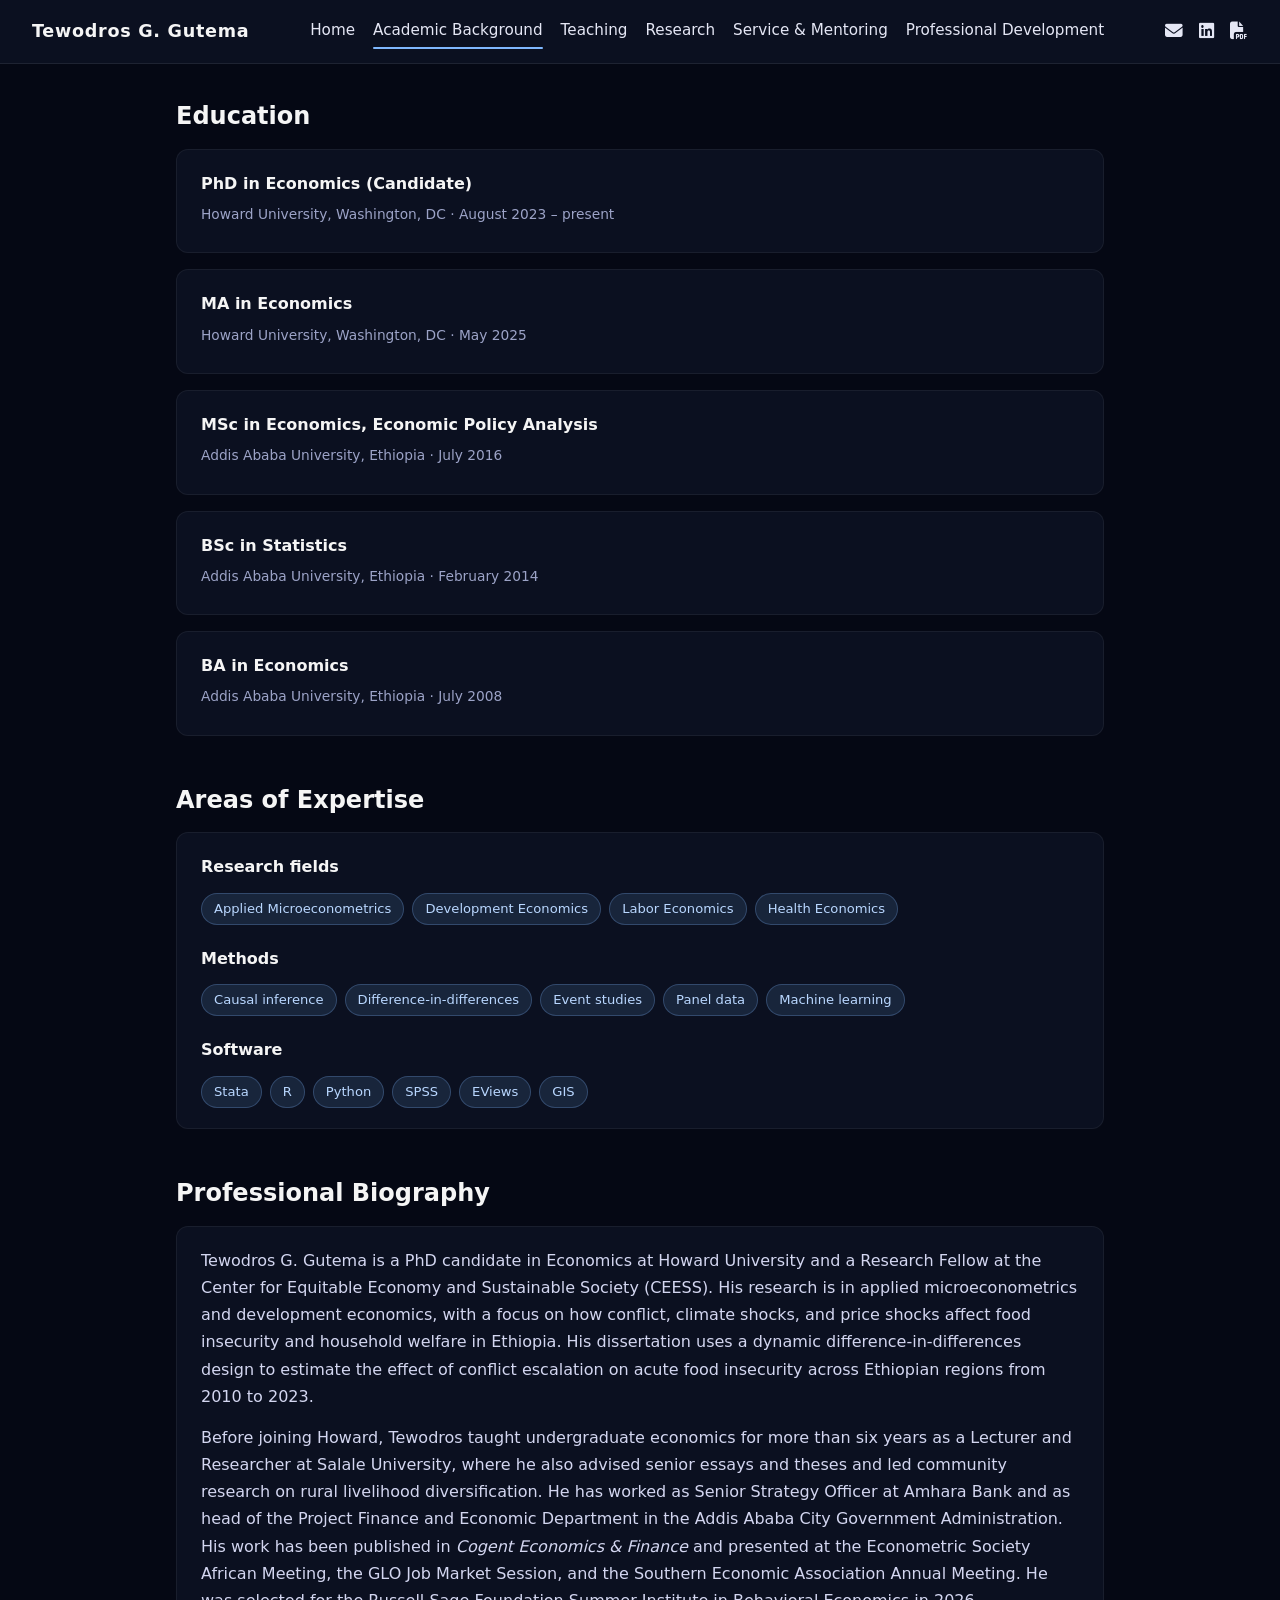
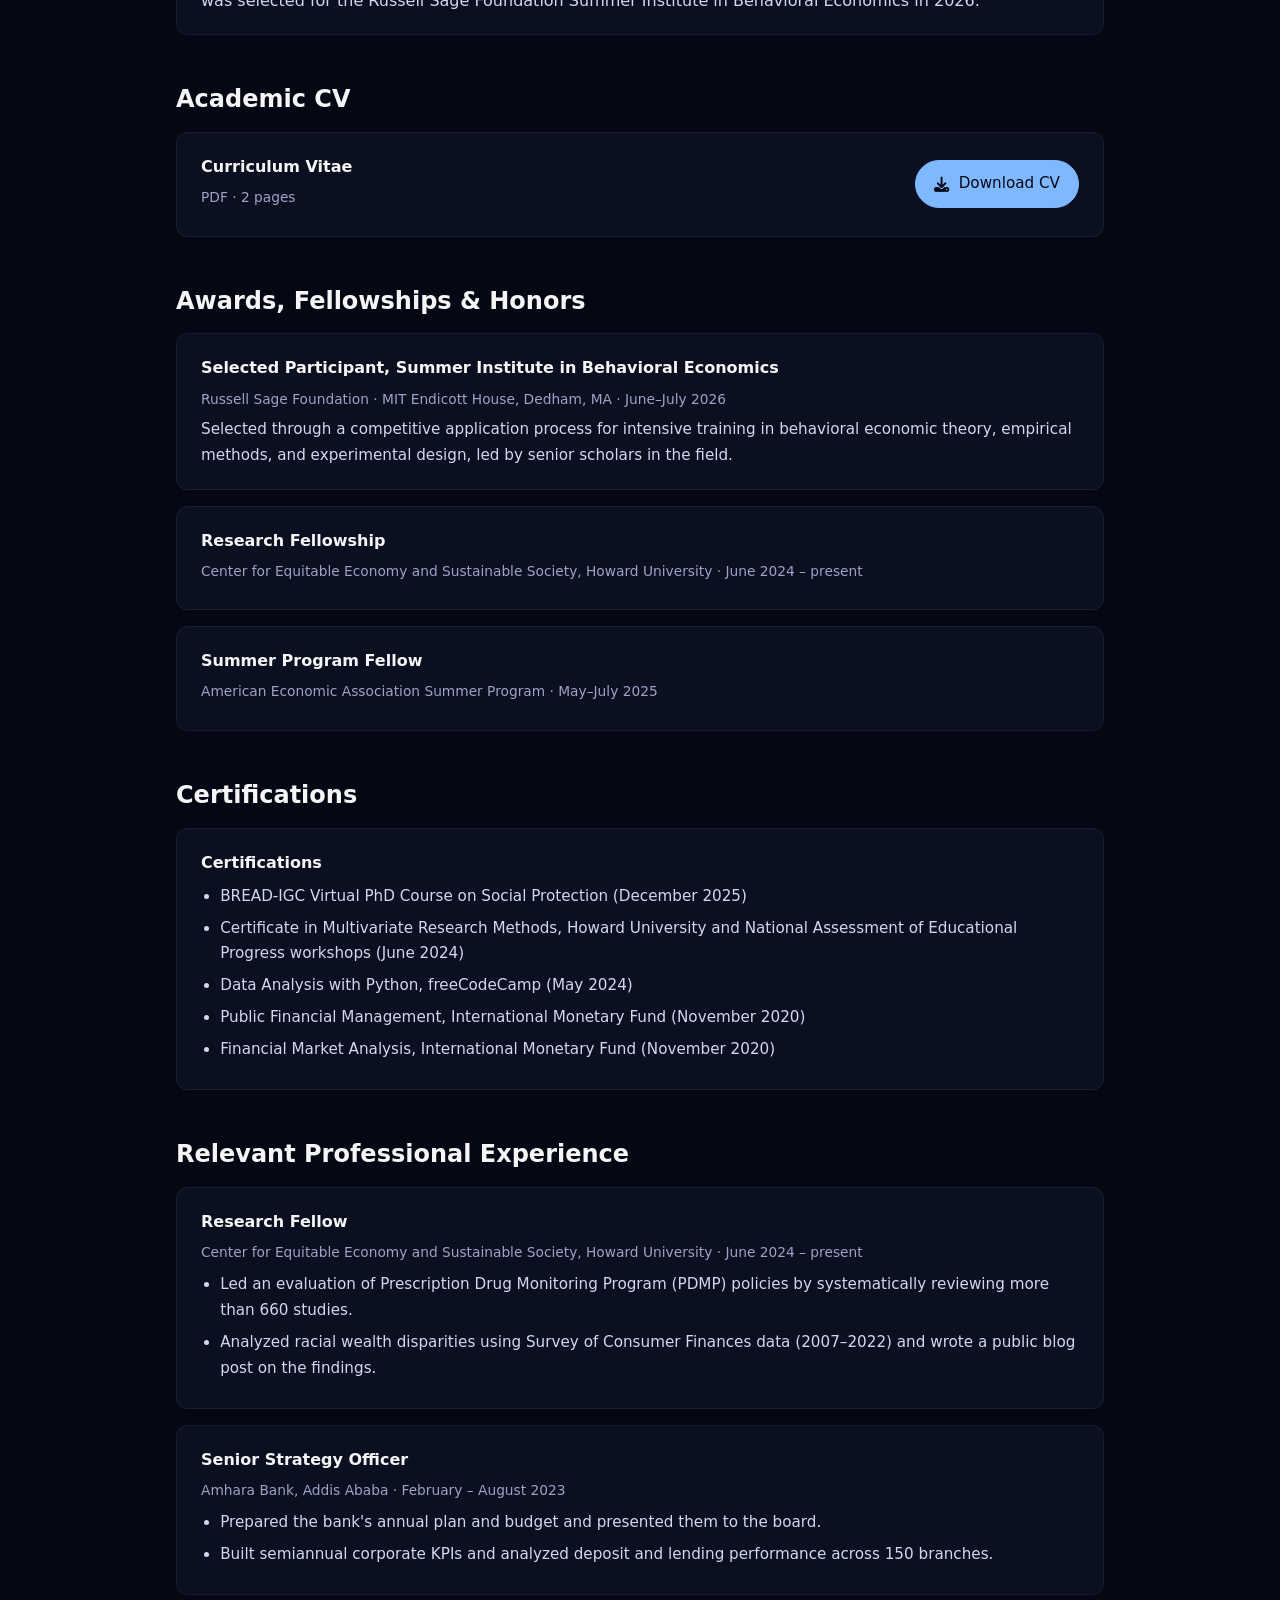
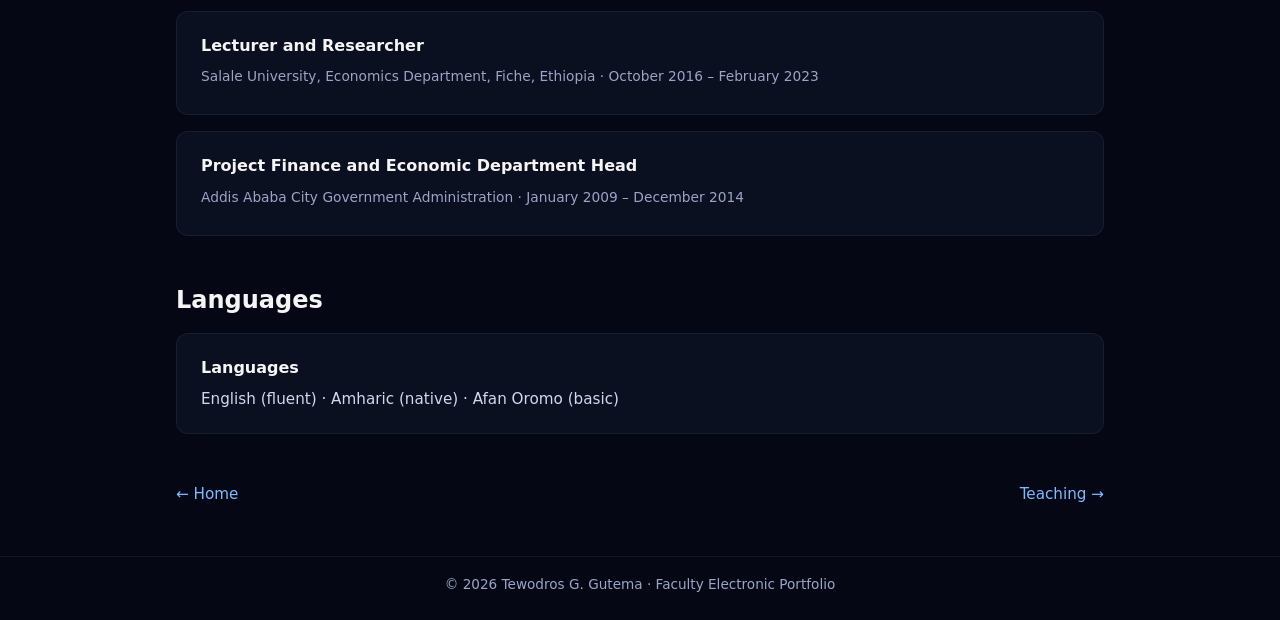
==== background.html @ e726f28e "Add files via upload" ====
<!DOCTYPE html>
<html lang="en">
<head>
    <meta charset="UTF-8">
    <meta name="viewport" content="width=device-width, initial-scale=1.0">
    <title>Tewodros G. Gutema | Academic Background</title>
    <meta name="description" content="Faculty electronic portfolio of Tewodros G. Gutema, PhD Candidate in Economics, Howard University.">
    <link rel="stylesheet" href="style.css">
    <link rel="stylesheet" href="https://cdnjs.cloudflare.com/ajax/libs/font-awesome/6.5.1/css/all.min.css">
</head>
<body>
<div class="page-wrapper">

    <nav class="navbar">
        <div class="nav-brand">Tewodros G. Gutema</div>
        <div class="nav-links">
            <a href="index.html">Home</a>
            <a href="background.html" class="active">Academic Background</a>
            <a href="teaching.html">Teaching</a>
            <a href="research.html">Research</a>
            <a href="service.html">Service & Mentoring</a>
            <a href="development.html">Professional Development</a>
        </div>
        <div class="nav-icons">
            <a href="mailto:tewodros.gutema@bison.howard.edu" title="Email"><i class="fa-solid fa-envelope"></i></a>
            <a href="https://www.linkedin.com/in/tewodros-g-gutema-766131165" target="_blank" title="LinkedIn"><i class="fa-brands fa-linkedin"></i></a>
            <a href="Tewodros_Gutema_CV.pdf" target="_blank" title="Download CV"><i class="fa-solid fa-file-pdf"></i></a>
        </div>
    </nav>

    <main class="main-content">

        <section class="page-section">
        <h2 class="section-title">Education</h2>
        <div class="card">
            <div class="card-title">PhD in Economics (Candidate)</div>
            <div class="card-meta">Howard University, Washington, DC &middot; August 2023 &ndash; present</div>
        </div>
        <div class="card">
            <div class="card-title">MA in Economics</div>
            <div class="card-meta">Howard University, Washington, DC &middot; May 2025</div>
        </div>
        <div class="card">
            <div class="card-title">MSc in Economics, Economic Policy Analysis</div>
            <div class="card-meta">Addis Ababa University, Ethiopia &middot; July 2016</div>
        </div>
        <div class="card">
            <div class="card-title">BSc in Statistics</div>
            <div class="card-meta">Addis Ababa University, Ethiopia &middot; February 2014</div>
        </div>
        <div class="card">
            <div class="card-title">BA in Economics</div>
            <div class="card-meta">Addis Ababa University, Ethiopia &middot; July 2008</div>
        </div>
        </section>
        <section class="page-section">
        <h2 class="section-title">Areas of Expertise</h2>
        <div class="card">
            <div class="card-title">Research fields</div>
            <div class="tag-row"><span class="tag">Applied Microeconometrics</span><span class="tag">Development Economics</span><span class="tag">Labor Economics</span><span class="tag">Health Economics</span></div>
            <div class="card-title">Methods</div>
            <div class="tag-row"><span class="tag">Causal inference</span><span class="tag">Difference-in-differences</span><span class="tag">Event studies</span><span class="tag">Panel data</span><span class="tag">Machine learning</span></div>
            <div class="card-title">Software</div>
            <div class="tag-row" style="margin-bottom:0"><span class="tag">Stata</span><span class="tag">R</span><span class="tag">Python</span><span class="tag">SPSS</span><span class="tag">EViews</span><span class="tag">GIS</span></div>
        </div>
        </section>
        <section class="page-section">
        <h2 class="section-title">Professional Biography</h2>
        <div class="card statement">
            <p>Tewodros G. Gutema is a PhD candidate in Economics at Howard University and a Research Fellow at the Center for Equitable Economy and Sustainable Society (CEESS). His research is in applied microeconometrics and development economics, with a focus on how conflict, climate shocks, and price shocks affect food insecurity and household welfare in Ethiopia. His dissertation uses a dynamic difference-in-differences design to estimate the effect of conflict escalation on acute food insecurity across Ethiopian regions from 2010 to 2023.</p>
            <p>Before joining Howard, Tewodros taught undergraduate economics for more than six years as a Lecturer and Researcher at Salale University, where he also advised senior essays and theses and led community research on rural livelihood diversification. He has worked as Senior Strategy Officer at Amhara Bank and as head of the Project Finance and Economic Department in the Addis Ababa City Government Administration. His work has been published in <em>Cogent Economics &amp; Finance</em> and presented at the Econometric Society African Meeting, the GLO Job Market Session, and the Southern Economic Association Annual Meeting. He was selected for the Russell Sage Foundation Summer Institute in Behavioral Economics in 2026.</p>
        </div>
        </section>
        <section class="page-section">
        <h2 class="section-title">Academic CV</h2>
        <div class="card split" style="align-items:center">
            <div><div class="card-title">Curriculum Vitae</div><div class="card-meta">PDF &middot; 2 pages</div></div>
            <a href="Tewodros_Gutema_CV.pdf" target="_blank" class="btn btn-primary"><i class="fa-solid fa-download"></i>&nbsp; Download CV</a>
        </div>
        </section>
        <section class="page-section">
        <h2 class="section-title">Awards, Fellowships &amp; Honors</h2>
        <div class="card">
            <div class="card-title">Selected Participant, Summer Institute in Behavioral Economics</div>
            <div class="card-meta">Russell Sage Foundation &middot; MIT Endicott House, Dedham, MA &middot; June&ndash;July 2026</div>
            <div class="card-body">Selected through a competitive application process for intensive training in behavioral economic theory, empirical methods, and experimental design, led by senior scholars in the field.</div>
        </div>
        <div class="card">
            <div class="card-title">Research Fellowship</div>
            <div class="card-meta">Center for Equitable Economy and Sustainable Society, Howard University &middot; June 2024 &ndash; present</div>
        </div>
        <div class="card">
            <div class="card-title">Summer Program Fellow</div>
            <div class="card-meta">American Economic Association Summer Program &middot; May&ndash;July 2025</div>
        </div>
        </section>
        <section class="page-section">
        <h2 class="section-title">Certifications</h2>
        <div class="card">
            <div class="card-title">Certifications</div>
            <div class="card-body"><ul class="bullet-list"><li>BREAD-IGC Virtual PhD Course on Social Protection (December 2025)</li><li>Certificate in Multivariate Research Methods, Howard University and National Assessment of Educational Progress workshops (June 2024)</li><li>Data Analysis with Python, freeCodeCamp (May 2024)</li><li>Public Financial Management, International Monetary Fund (November 2020)</li><li>Financial Market Analysis, International Monetary Fund (November 2020)</li></ul></div>
        </div>
        </section>
        <section class="page-section">
        <h2 class="section-title">Relevant Professional Experience</h2>
        <div class="card">
            <div class="card-title">Research Fellow</div>
            <div class="card-meta">Center for Equitable Economy and Sustainable Society, Howard University &middot; June 2024 &ndash; present</div>
            <div class="card-body"><ul class="bullet-list"><li>Led an evaluation of Prescription Drug Monitoring Program (PDMP) policies by systematically reviewing more than 660 studies.</li><li>Analyzed racial wealth disparities using Survey of Consumer Finances data (2007&ndash;2022) and wrote a public blog post on the findings.</li></ul></div>
        </div>
        <div class="card">
            <div class="card-title">Senior Strategy Officer</div>
            <div class="card-meta">Amhara Bank, Addis Ababa &middot; February &ndash; August 2023</div>
            <div class="card-body"><ul class="bullet-list"><li>Prepared the bank's annual plan and budget and presented them to the board.</li><li>Built semiannual corporate KPIs and analyzed deposit and lending performance across 150 branches.</li></ul></div>
        </div>
        <div class="card">
            <div class="card-title">Lecturer and Researcher</div>
            <div class="card-meta">Salale University, Economics Department, Fiche, Ethiopia &middot; October 2016 &ndash; February 2023</div>
        </div>
        <div class="card">
            <div class="card-title">Project Finance and Economic Department Head</div>
            <div class="card-meta">Addis Ababa City Government Administration &middot; January 2009 &ndash; December 2014</div>
        </div>
        </section>
        <section class="page-section">
        <h2 class="section-title">Languages</h2>
        <div class="card">
            <div class="card-title">Languages</div>
            <div class="card-body">English (fluent) &middot; Amharic (native) &middot; Afan Oromo (basic)</div>
        </div>
        </section>
        <div class="page-nav"><a href="index.html">&larr; Home</a><a href="teaching.html">Teaching &rarr;</a></div>
    </main>

    <footer>
        &copy; <span id="year"></span> Tewodros G. Gutema &middot; Faculty Electronic Portfolio
    </footer>
</div>
<script>document.getElementById("year").textContent = new Date().getFullYear();</script>
</body>
</html>
---- style.css ----
/* ====== Global ====== */
* {
    box-sizing: border-box;
    margin: 0;
    padding: 0;
}

body {
    font-family: system-ui, -apple-system, BlinkMacSystemFont, "Segoe UI", sans-serif;
    background: #050814;
    color: #f5f5f5;
    line-height: 1.7;
}

a {
    color: #7fb8ff;
    text-decoration: none;
}

a:hover {
    text-decoration: underline;
}

/* ====== Layout ====== */

.page-wrapper {
    min-height: 100vh;
    display: flex;
    flex-direction: column;
}

.main-content {
    width: 100%;
    max-width: 960px;
    margin: 0 auto;
    padding: 96px 16px 48px;
}

/* ====== Nav Bar ====== */

.navbar {
    position: fixed;
    top: 0;
    left: 0;
    right: 0;
    height: 64px;
    background: #0b1020;
    border-bottom: 1px solid rgba(255,255,255,0.08);
    display: flex;
    align-items: center;
    justify-content: space-between;
    padding: 0 32px;
    z-index: 100;
}

.nav-brand {
    font-weight: 600;
    letter-spacing: 0.04em;
    font-size: 1.1rem;
}

.nav-links {
    display: flex;
    gap: 24px;
    align-items: center;
    font-size: 0.95rem;
}

.nav-links a {
    text-decoration: none;
    color: #e5e7f5;
    position: relative;
    padding-bottom: 2px;
}

.nav-links a:hover {
    color: #ffffff;
}

.nav-links a.active::after {
    content: "";
    position: absolute;
    left: 0;
    bottom: -4px;
    width: 100%;
    height: 2px;
    background: #7fb8ff;
    border-radius: 999px;
}

.nav-icons {
    display: flex;
    gap: 16px;
    align-items: center;
}

.nav-icons a {
    color: #e5e7f5;
    font-size: 1.1rem;
}

.nav-icons a:hover {
    color: #7fb8ff;
}

/* ====== Hero (Home) ====== */

.hero {
    padding-top: 40px;
    text-align: left;
}

.hero-name {
    font-size: 2.4rem;
    font-weight: 700;
    margin-bottom: 8px;
}

.hero-title {
    font-size: 1.15rem;
    color: #c3c6e0;
    margin-bottom: 16px;
}

.hero-tagline {
    max-width: 640px;
    color: #d3d6f0;
    margin-bottom: 24px;
}

.hero-buttons {
    display: flex;
    flex-wrap: wrap;
    gap: 12px;
}

.btn {
    display: inline-flex;
    align-items: center;
    justify-content: center;
    padding: 10px 18px;
    border-radius: 999px;
    border: 1px solid transparent;
    font-size: 0.95rem;
    cursor: pointer;
    transition: background 0.2s, color 0.2s, border-color 0.2s, transform 0.1s;
}

.btn-primary {
    background: #7fb8ff;
    color: #050814;
    border-color: #7fb8ff;
}

.btn-primary:hover {
    background: #a1caff;
    border-color: #a1caff;
    transform: translateY(-1px);
}

.btn-outline {
    background: transparent;
    color: #e5e7f5;
    border-color: #4b5563;
}

.btn-outline:hover {
    border-color: #7fb8ff;
    color: #ffffff;
    transform: translateY(-1px);
}

/* ====== Sections ====== */

.section-title {
    font-size: 1.5rem;
    font-weight: 600;
    margin-bottom: 12px;
}

.section-subtitle {
    color: #c3c6e0;
    margin-bottom: 24px;
}

.card {
    background: #0b1020;
    border-radius: 12px;
    border: 1px solid rgba(255,255,255,0.06);
    padding: 20px 24px;
    margin-bottom: 16px;
}

.card-title {
    font-weight: 600;
    margin-bottom: 6px;
}

.card-meta {
    font-size: 0.86rem;
    color: #9ca3c7;
    margin-bottom: 6px;
}

.card-body {
    font-size: 0.95rem;
    color: #d3d6f0;
}

/* ====== Lists ====== */

.bullet-list {
    margin-left: 1.2rem;
    margin-top: 8px;
}

.bullet-list li {
    margin-bottom: 6px;
}

/* ====== Footer ====== */

footer {
    margin-top: auto;
    padding: 16px 0 24px;
    text-align: center;
    font-size: 0.85rem;
    color: #9ca3c7;
    border-top: 1px solid rgba(255,255,255,0.06);
}

/* ====== Contact ====== */

.contact-grid {
    display: grid;
    gap: 16px;
    margin-top: 12px;
}

.contact-label {
    font-weight: 500;
    margin-bottom: 4px;
}

/* Responsive */

@media (max-width: 720px) {
    .navbar {
        padding: 0 16px;
    }

    .nav-links {
        display: none; /* keep simple on mobile for now */
    }

    .hero-name {
        font-size: 2rem;
    }

    .main-content {
        padding-top: 88px;
    }
}

/* ====== Faculty portfolio additions ====== */

.nav-links { flex-wrap: wrap; gap: 18px; }

.hero-grid {
    display: grid;
    grid-template-columns: 240px 1fr;
    gap: 36px;
    align-items: center;
}

.headshot {
    width: 240px;
    height: 300px;
    object-fit: cover;
    object-position: center 20%;
    border-radius: 16px;
    border: 1px solid rgba(255,255,255,0.12);
}

.tag-row { display: flex; flex-wrap: wrap; gap: 8px; margin: 12px 0 20px; }
.tag {
    font-size: 0.82rem;
    padding: 4px 12px;
    border-radius: 999px;
    background: rgba(127,184,255,0.12);
    color: #b9d7ff;
    border: 1px solid rgba(127,184,255,0.25);
}

.section-grid {
    display: grid;
    grid-template-columns: repeat(auto-fit, minmax(260px, 1fr));
    gap: 16px;
    margin-top: 12px;
}

a.section-card { display: block; color: inherit; transition: border-color 0.2s, transform 0.1s; }
a.section-card:hover { text-decoration: none; border-color: #7fb8ff; transform: translateY(-2px); }
.section-card .card-title i { color: #7fb8ff; margin-right: 8px; }

.page-section { margin-top: 44px; }
.page-section:first-child { margin-top: 0; }

.statement p { margin-bottom: 14px; color: #d3d6f0; }
.statement p:last-child { margin-bottom: 0; }
.statement h3 { font-size: 1.05rem; color: #ffffff; margin: 18px 0 8px; }

.split { display: flex; justify-content: space-between; gap: 16px; flex-wrap: wrap; }

.placeholder {
    background: rgba(250, 204, 21, 0.12);
    border: 1px dashed rgba(250, 204, 21, 0.6);
    color: #fde68a;
    padding: 0 6px;
    border-radius: 4px;
}

table.simple { width: 100%; border-collapse: collapse; font-size: 0.93rem; margin-top: 8px; }
table.simple th, table.simple td { text-align: left; padding: 8px 10px; border-bottom: 1px solid rgba(255,255,255,0.08); }
table.simple th { color: #9ca3c7; font-weight: 500; }

.page-nav { display: flex; justify-content: space-between; margin-top: 48px; font-size: 0.95rem; }

@media (max-width: 720px) {
    .navbar { height: auto; min-height: 64px; flex-wrap: wrap; padding: 10px 16px; gap: 6px; }
    .nav-links { display: flex; gap: 12px; font-size: 0.85rem; width: 100%; }
    .nav-icons { position: absolute; top: 18px; right: 16px; }
    .main-content { padding-top: 140px; }
    .hero-grid { grid-template-columns: 1fr; }
    .headshot { width: 180px; height: 225px; }
}
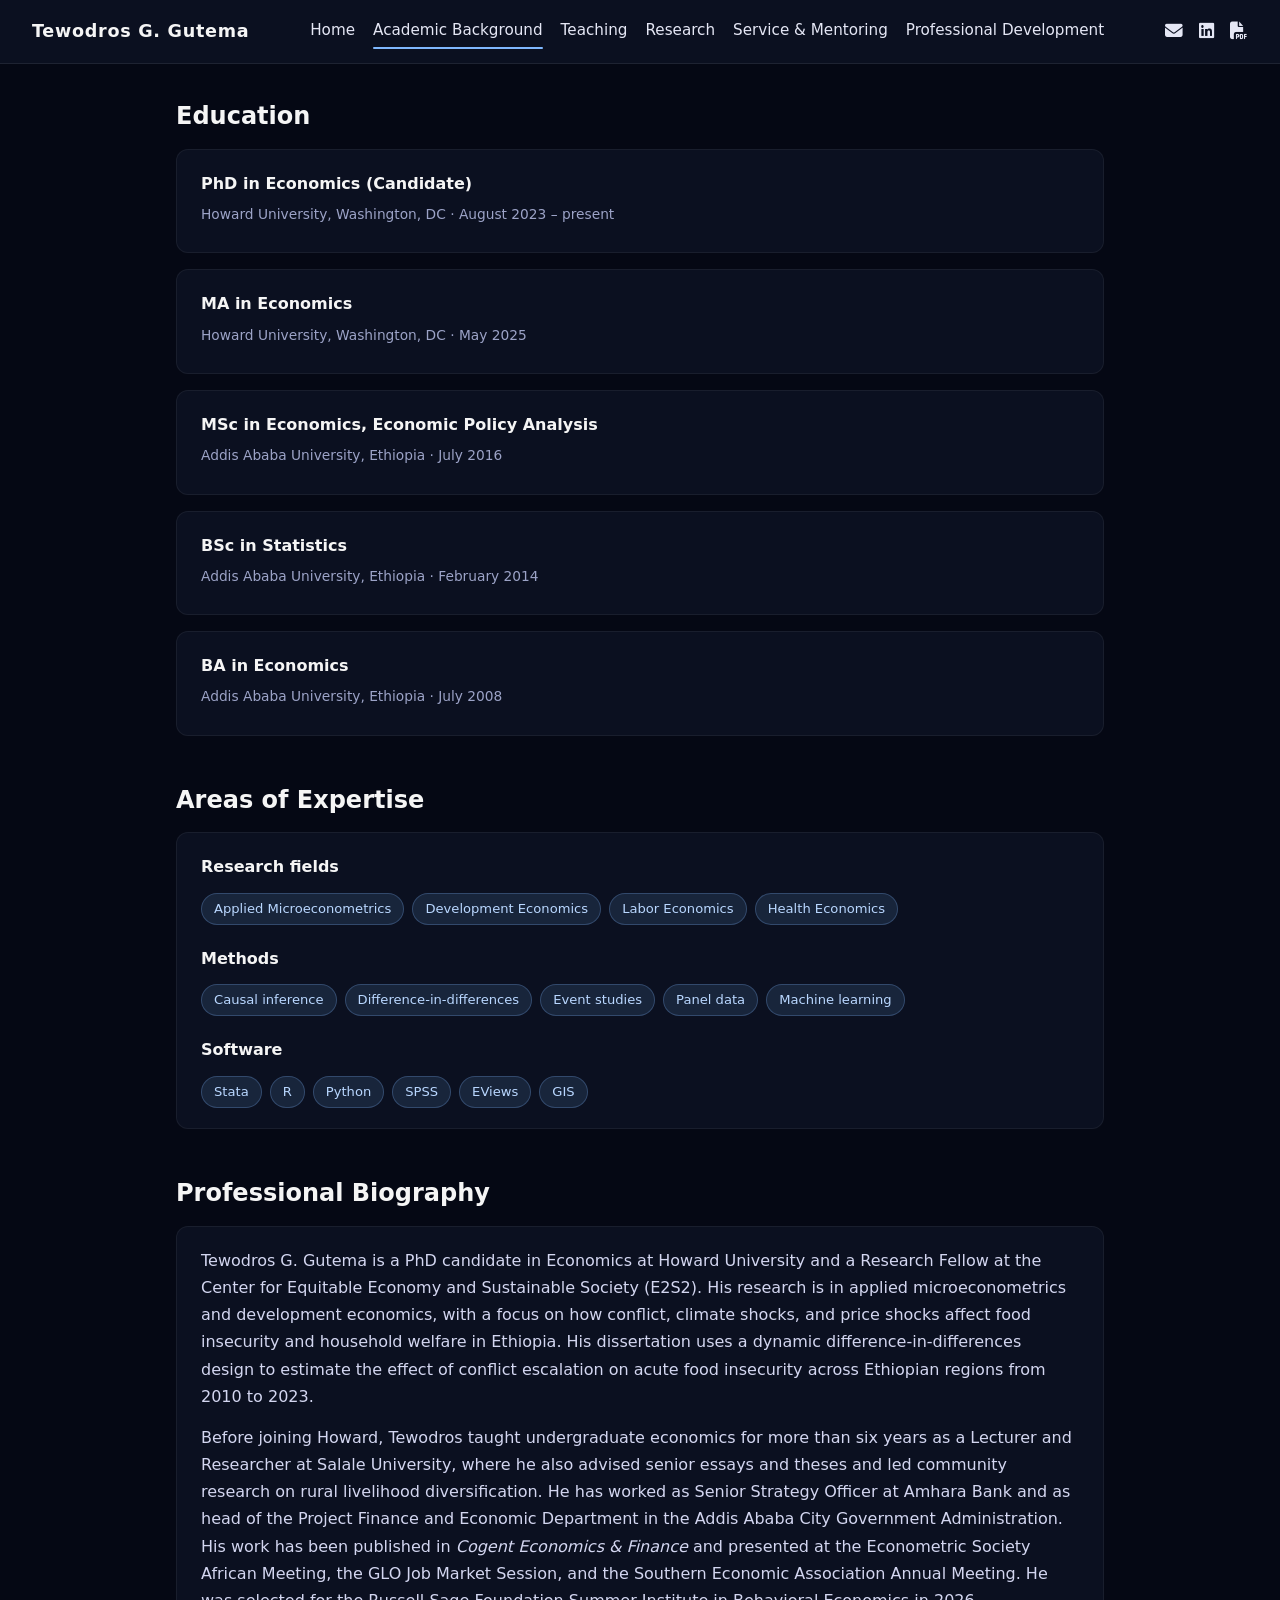
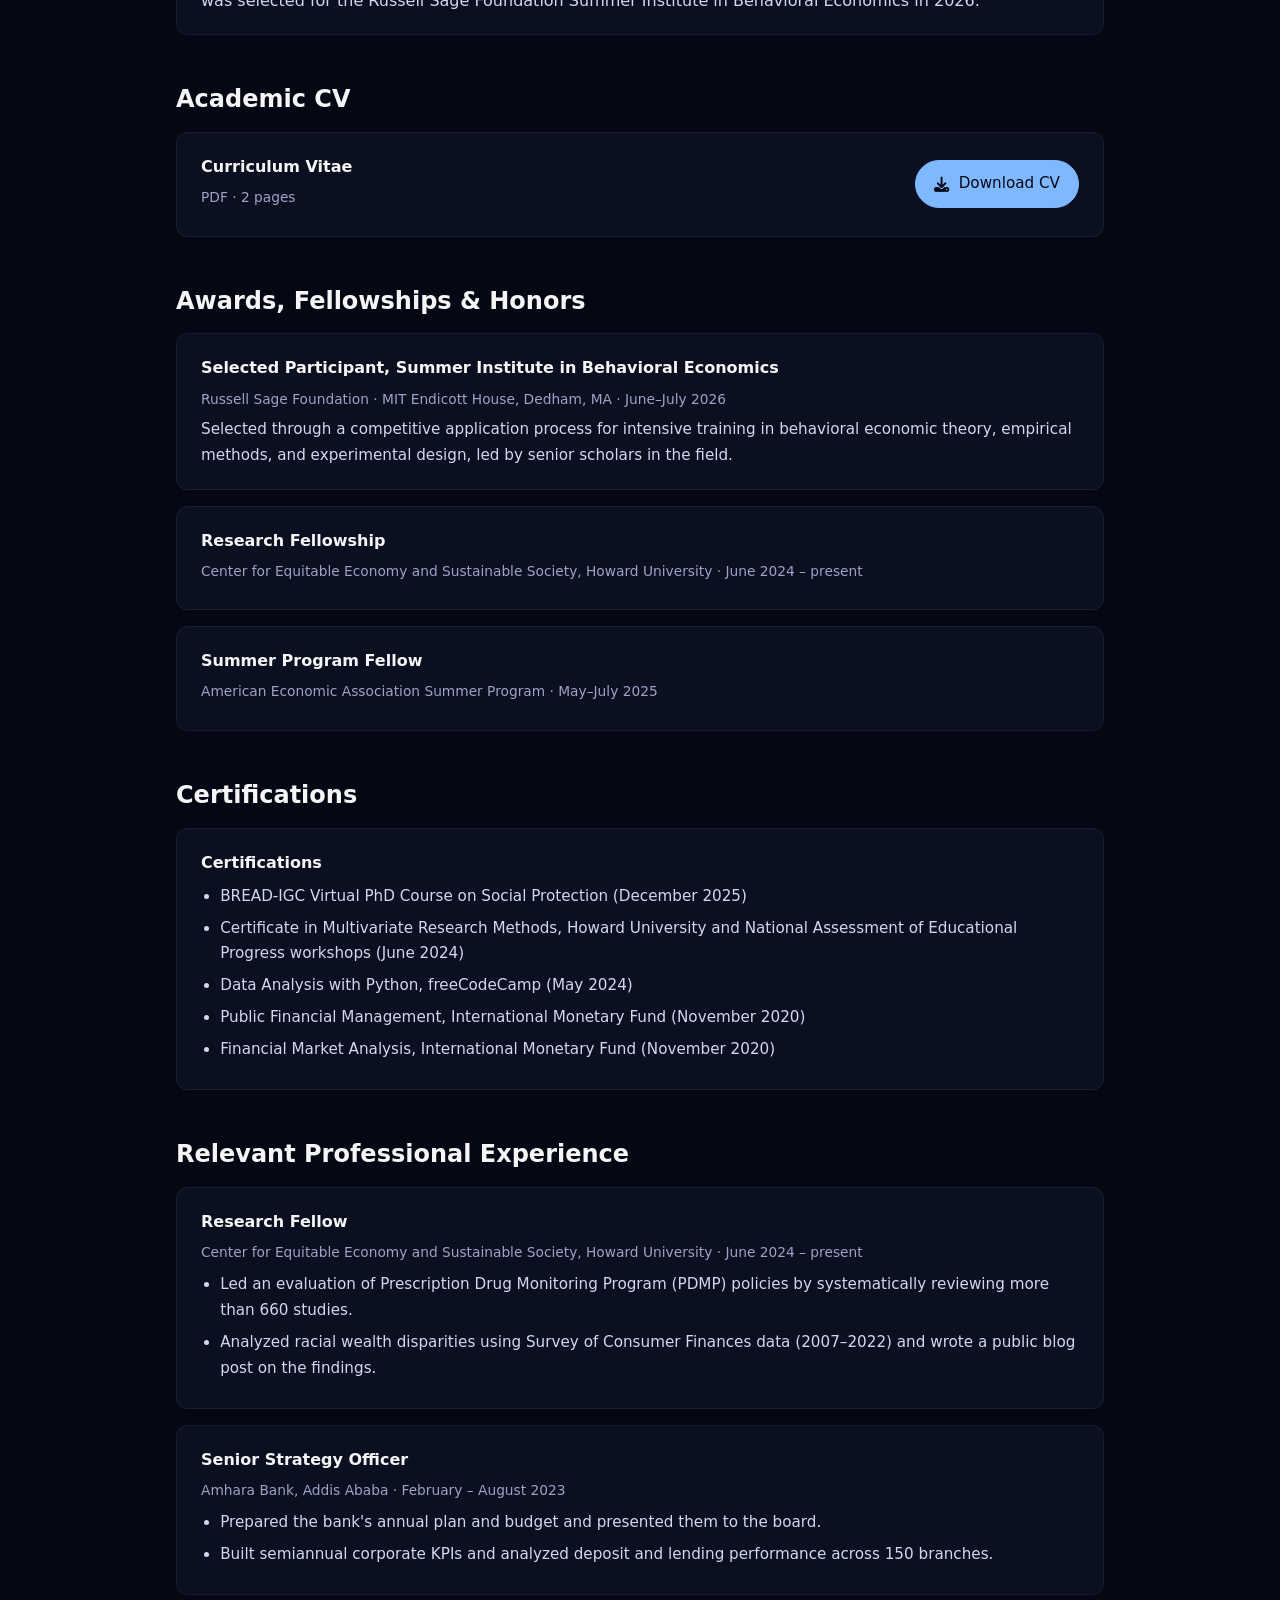
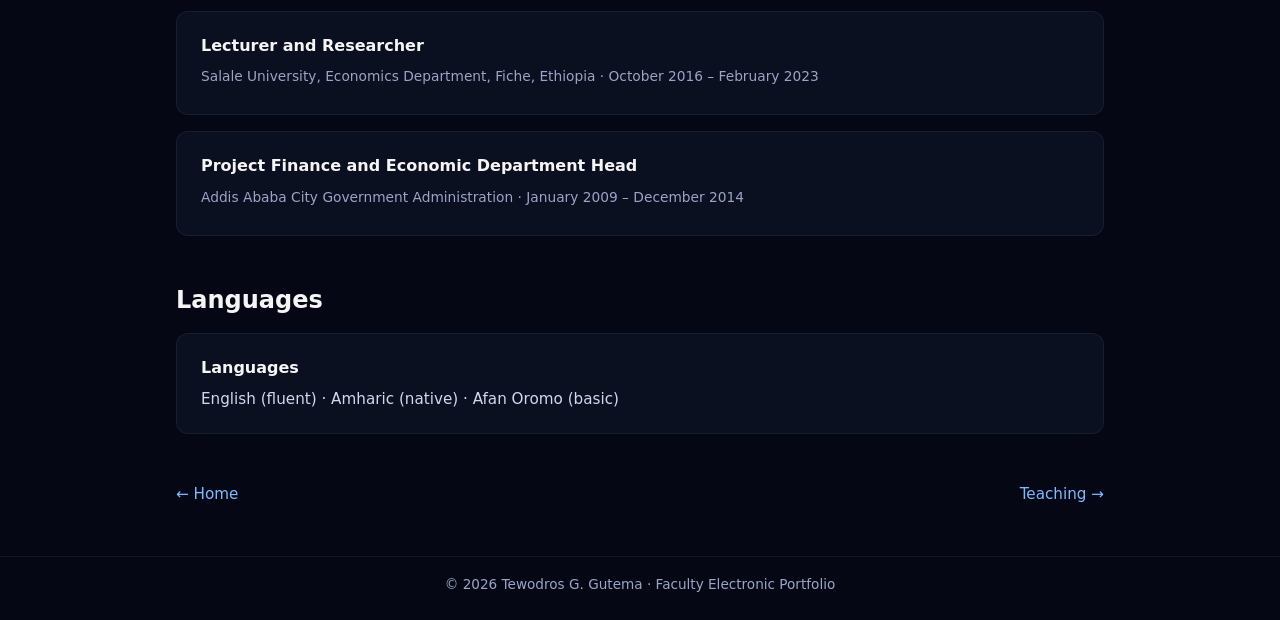
==== commit 2ca026e6: "Update background.html" ====
--- a/background.html
+++ b/background.html
@@ -67,7 +67,7 @@
         <section class="page-section">
         <h2 class="section-title">Professional Biography</h2>
         <div class="card statement">
-            <p>Tewodros G. Gutema is a PhD candidate in Economics at Howard University and a Research Fellow at the Center for Equitable Economy and Sustainable Society (CEESS). His research is in applied microeconometrics and development economics, with a focus on how conflict, climate shocks, and price shocks affect food insecurity and household welfare in Ethiopia. His dissertation uses a dynamic difference-in-differences design to estimate the effect of conflict escalation on acute food insecurity across Ethiopian regions from 2010 to 2023.</p>
+            <p>Tewodros G. Gutema is a PhD candidate in Economics at Howard University and a Research Fellow at the Center for Equitable Economy and Sustainable Society (E2S2). His research is in applied microeconometrics and development economics, with a focus on how conflict, climate shocks, and price shocks affect food insecurity and household welfare in Ethiopia. His dissertation uses a dynamic difference-in-differences design to estimate the effect of conflict escalation on acute food insecurity across Ethiopian regions from 2010 to 2023.</p>
             <p>Before joining Howard, Tewodros taught undergraduate economics for more than six years as a Lecturer and Researcher at Salale University, where he also advised senior essays and theses and led community research on rural livelihood diversification. He has worked as Senior Strategy Officer at Amhara Bank and as head of the Project Finance and Economic Department in the Addis Ababa City Government Administration. His work has been published in <em>Cogent Economics &amp; Finance</em> and presented at the Econometric Society African Meeting, the GLO Job Market Session, and the Southern Economic Association Annual Meeting. He was selected for the Russell Sage Foundation Summer Institute in Behavioral Economics in 2026.</p>
         </div>
         </section>
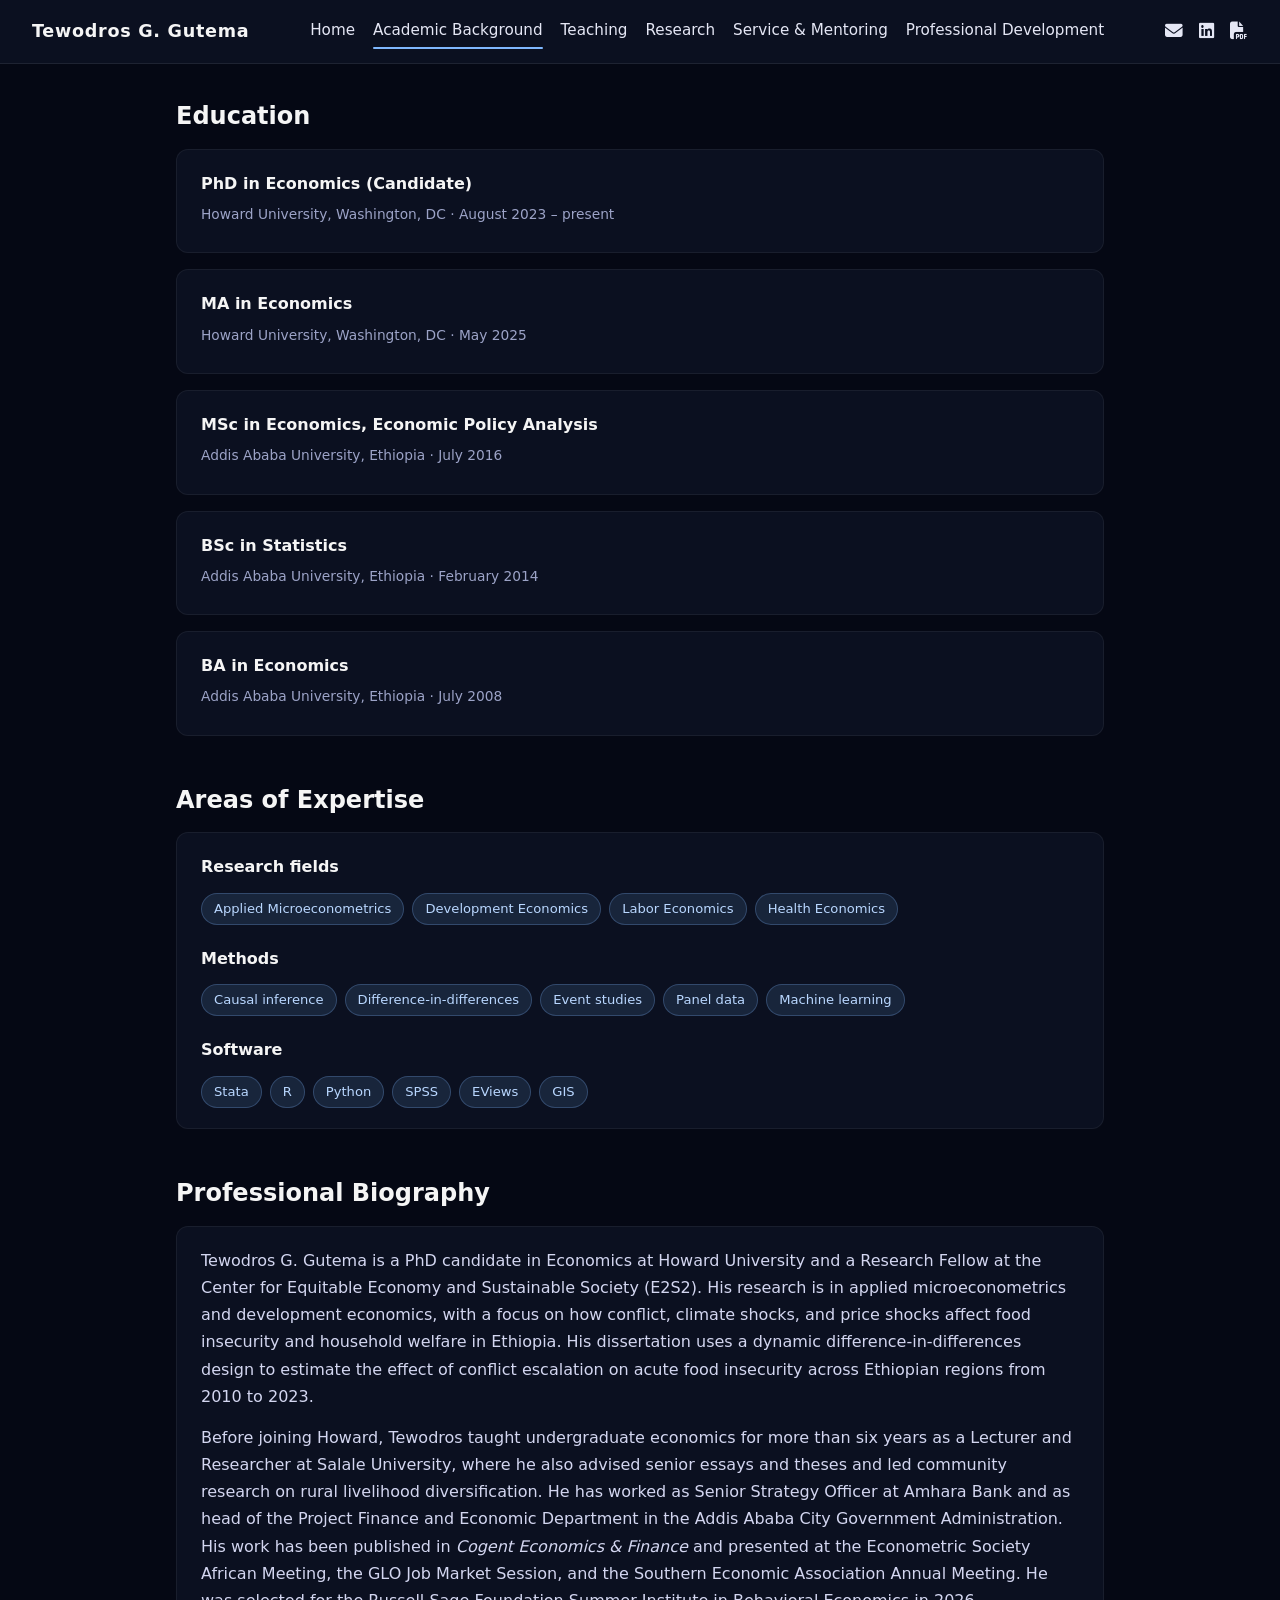
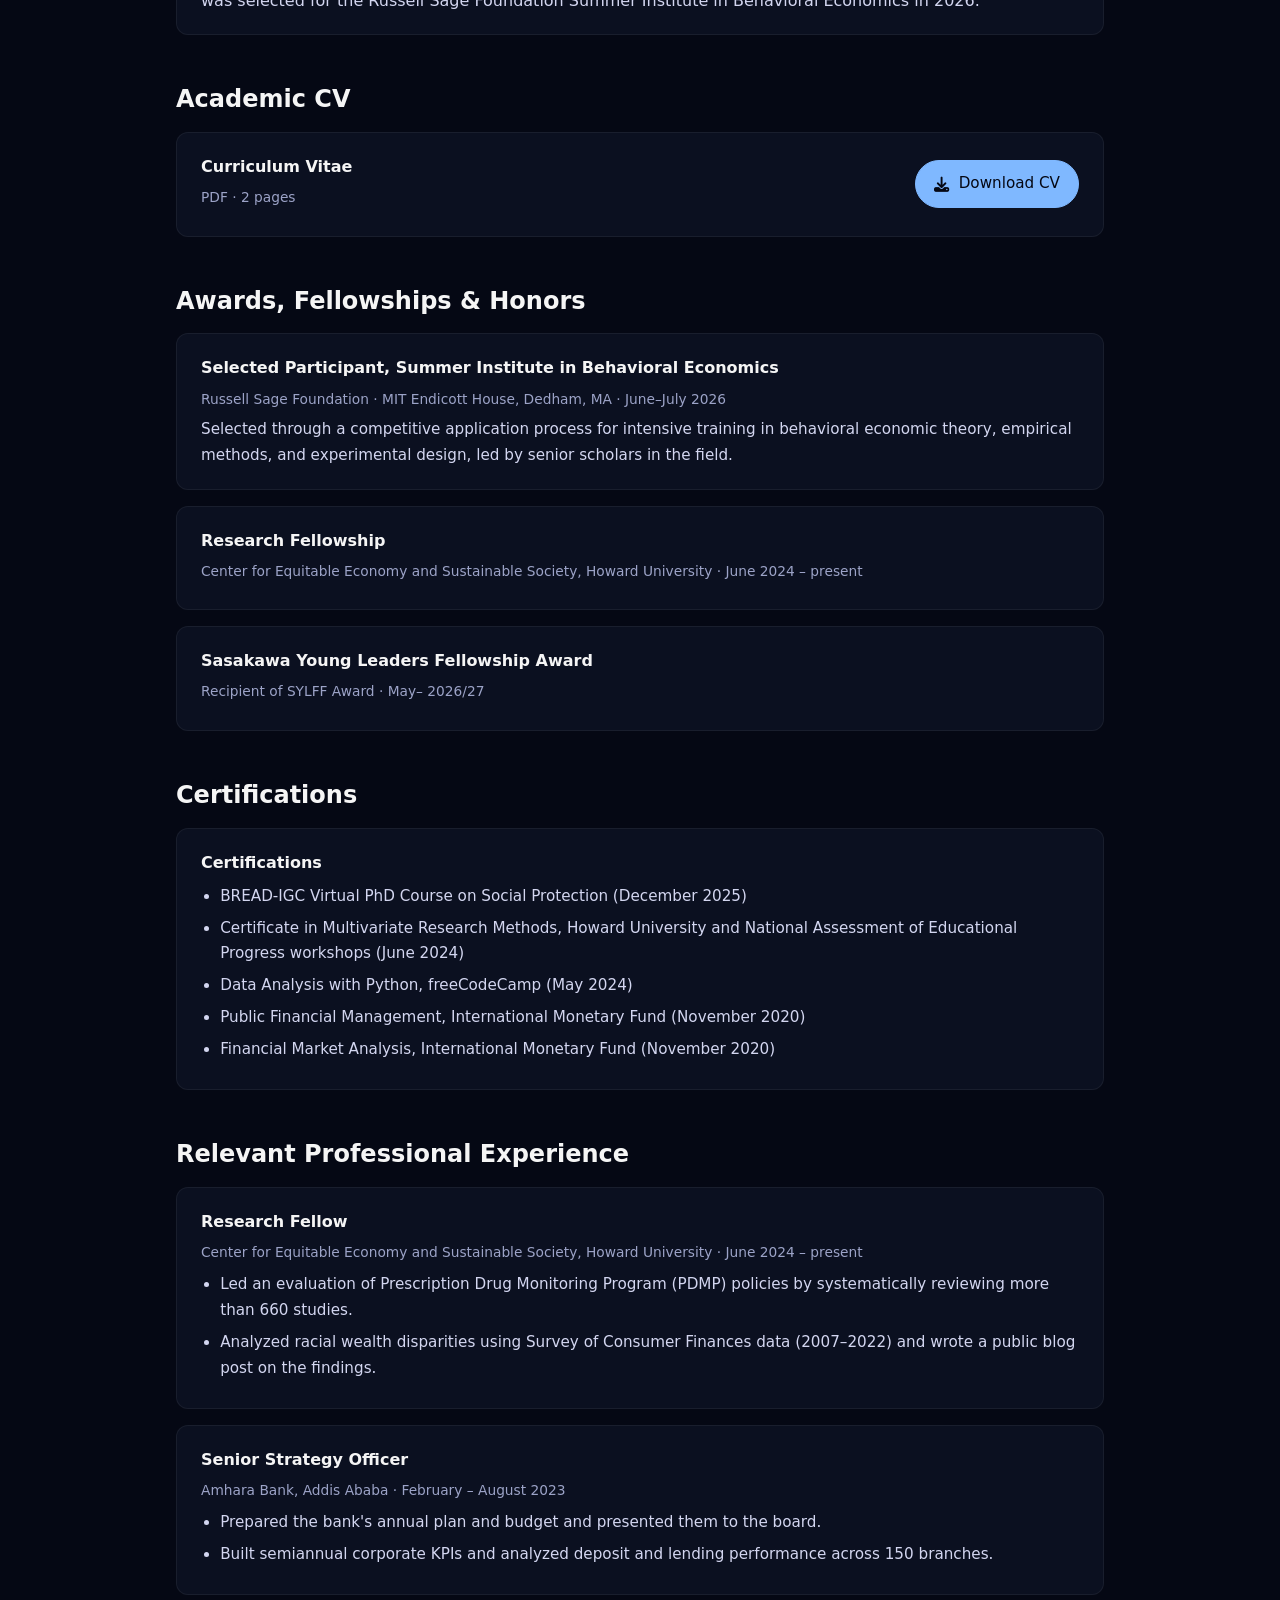
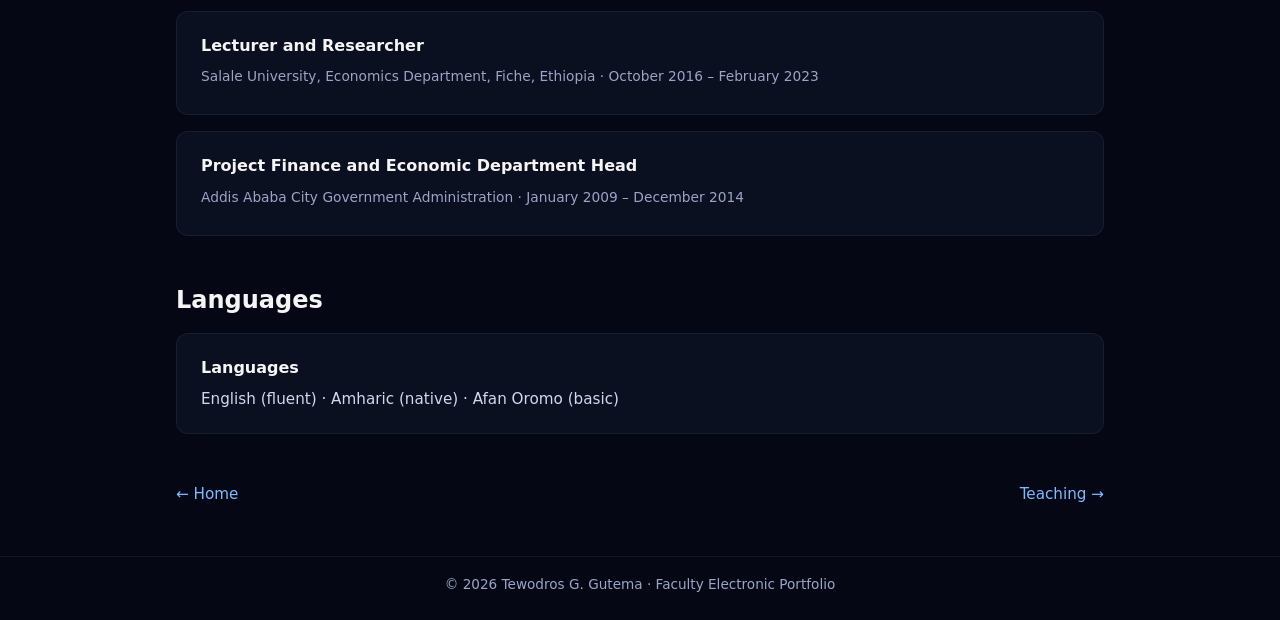
==== commit 11231be5: "Update background.html" ====
--- a/background.html
+++ b/background.html
@@ -90,8 +90,8 @@
             <div class="card-meta">Center for Equitable Economy and Sustainable Society, Howard University &middot; June 2024 &ndash; present</div>
         </div>
         <div class="card">
-            <div class="card-title">Summer Program Fellow</div>
-            <div class="card-meta">American Economic Association Summer Program &middot; May&ndash;July 2025</div>
+            <div class="card-title">Sasakawa Young Leaders Fellowship Award </div>
+            <div class="card-meta"> Recipient of SYLFF Award &middot; May&ndash; 2026/27</div>
         </div>
         </section>
         <section class="page-section">
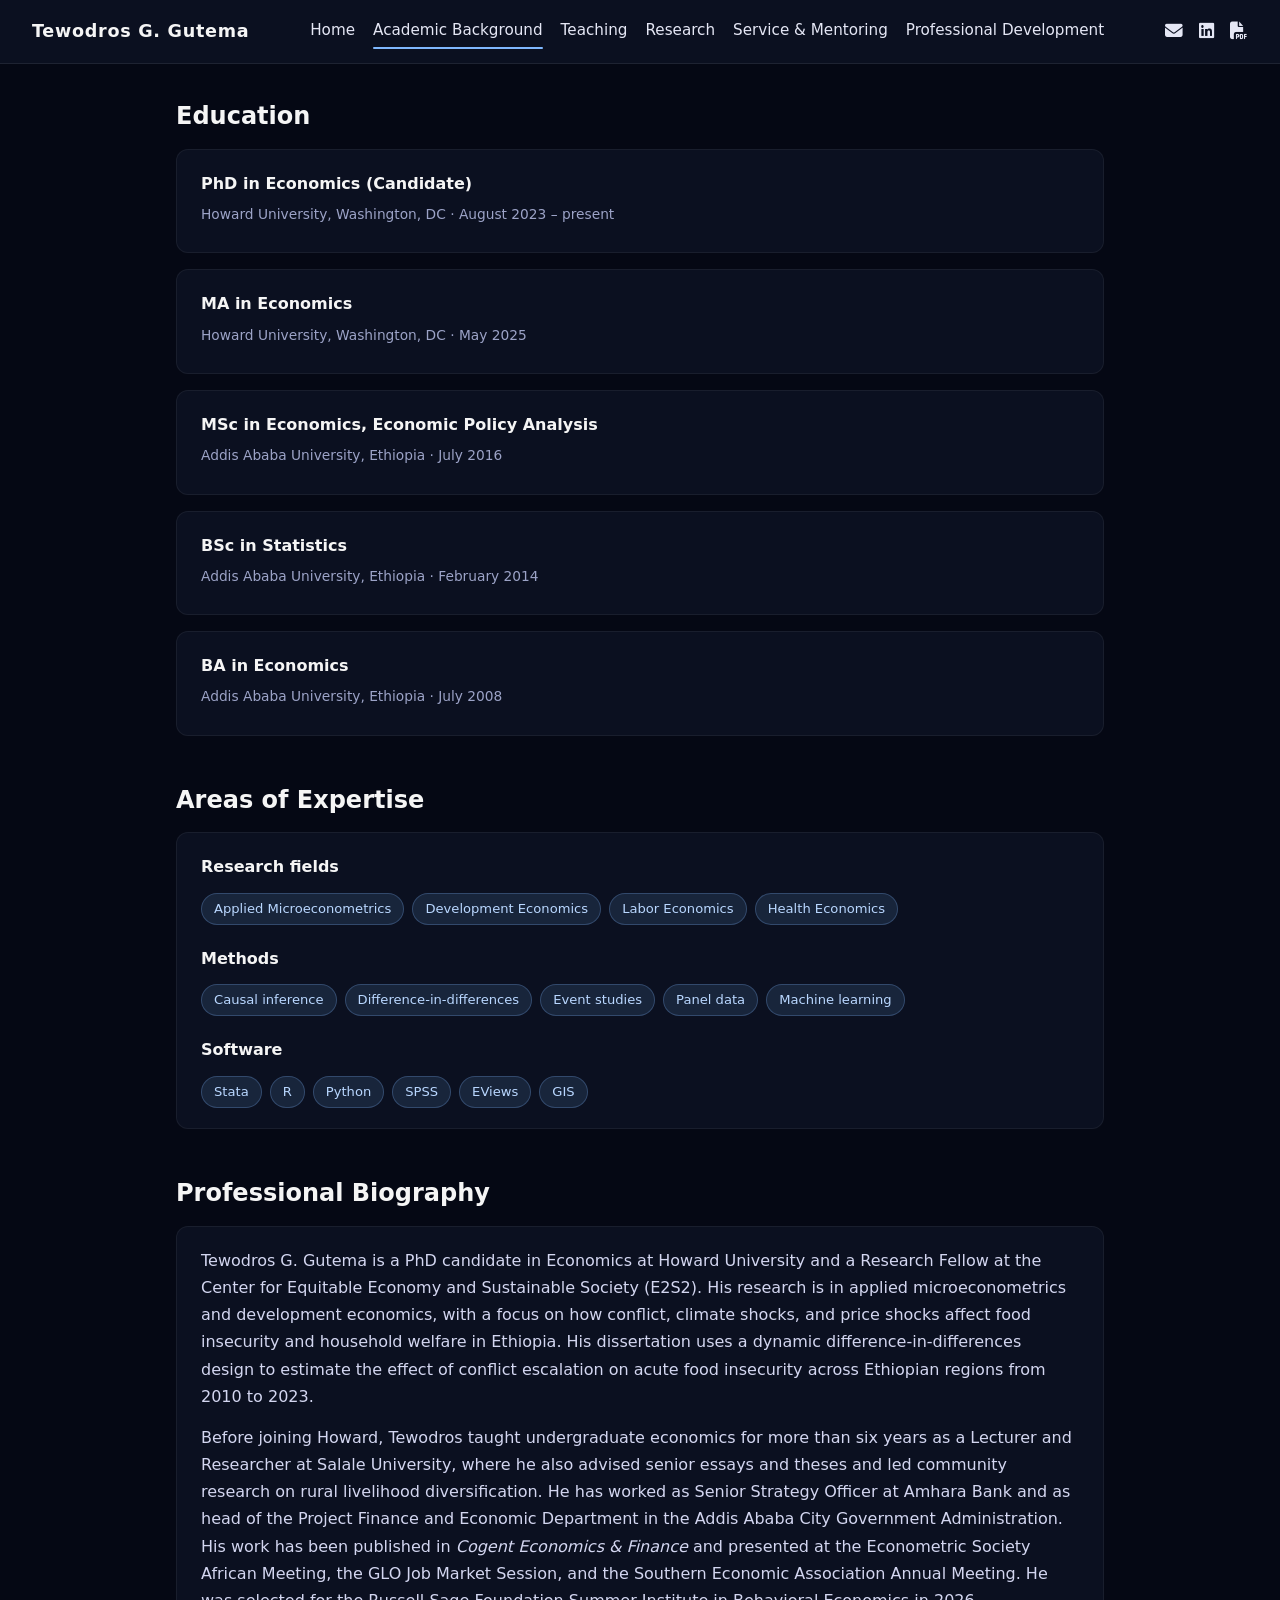
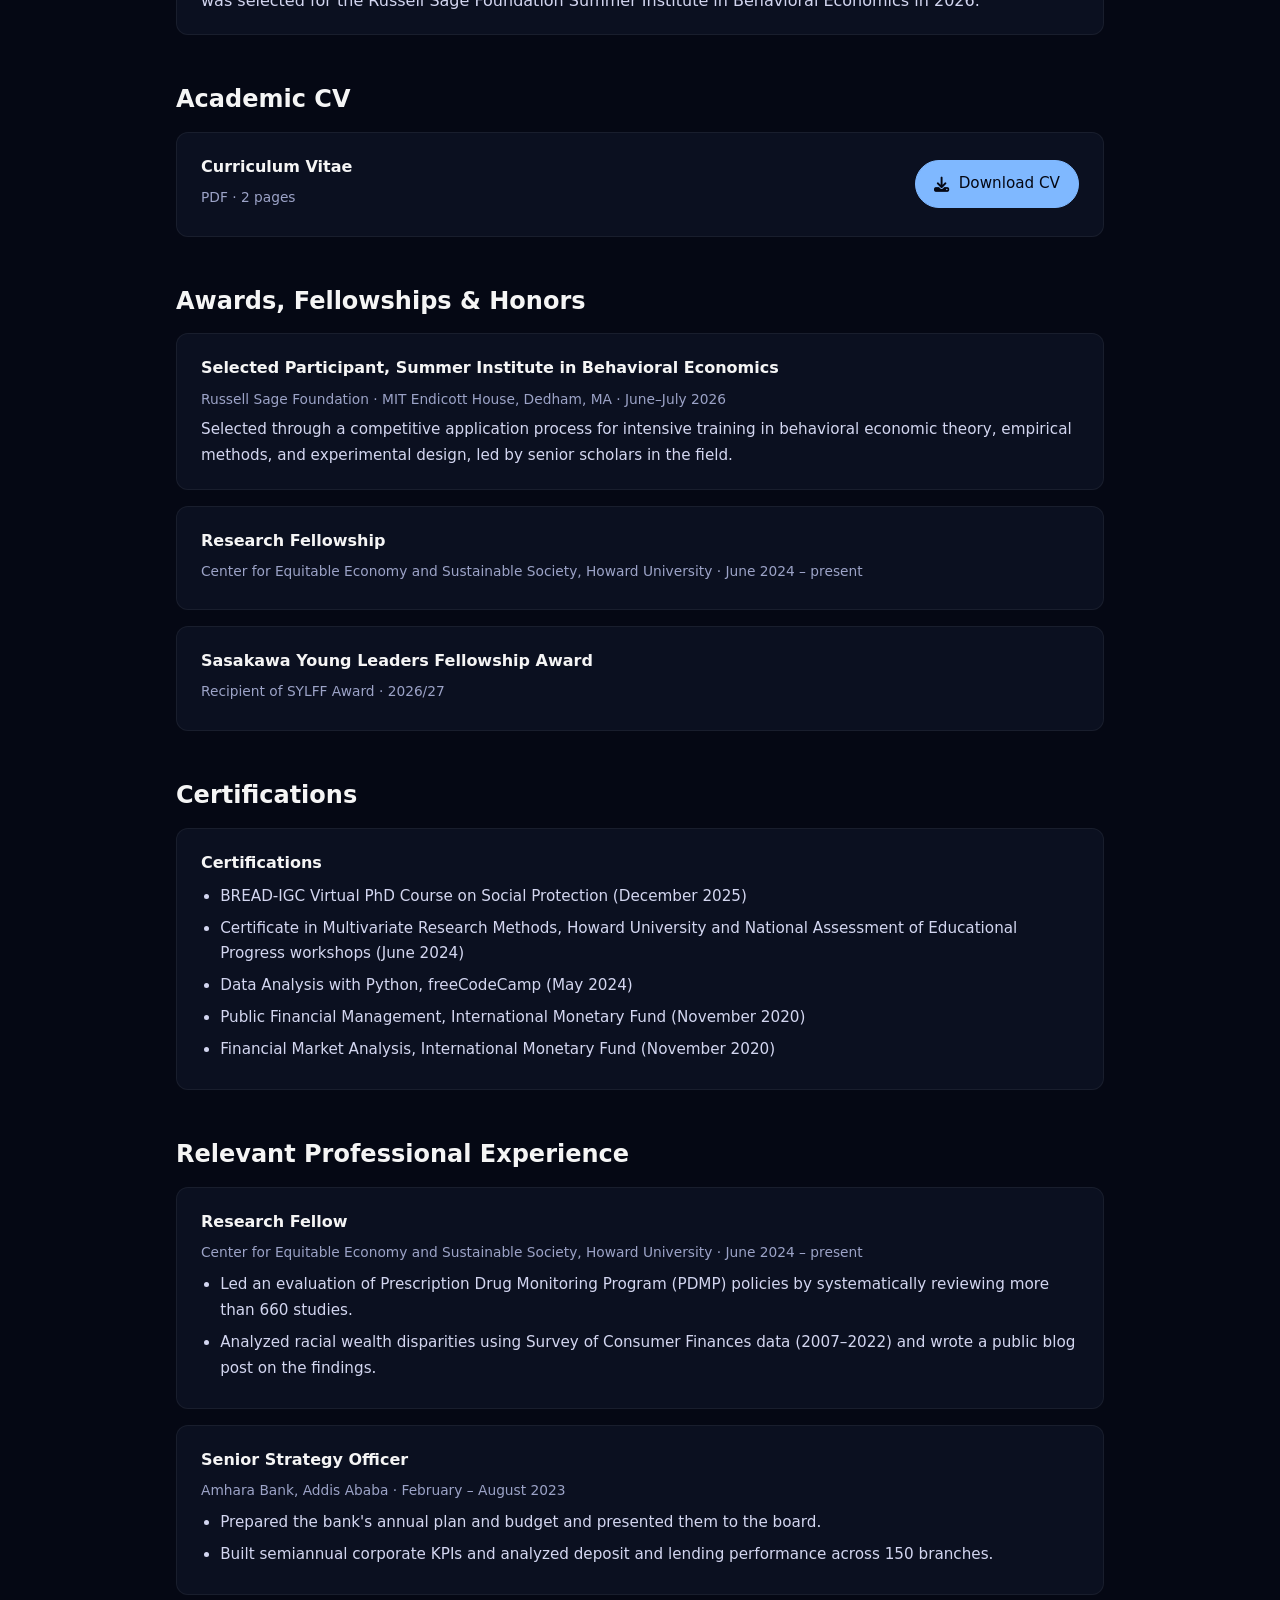
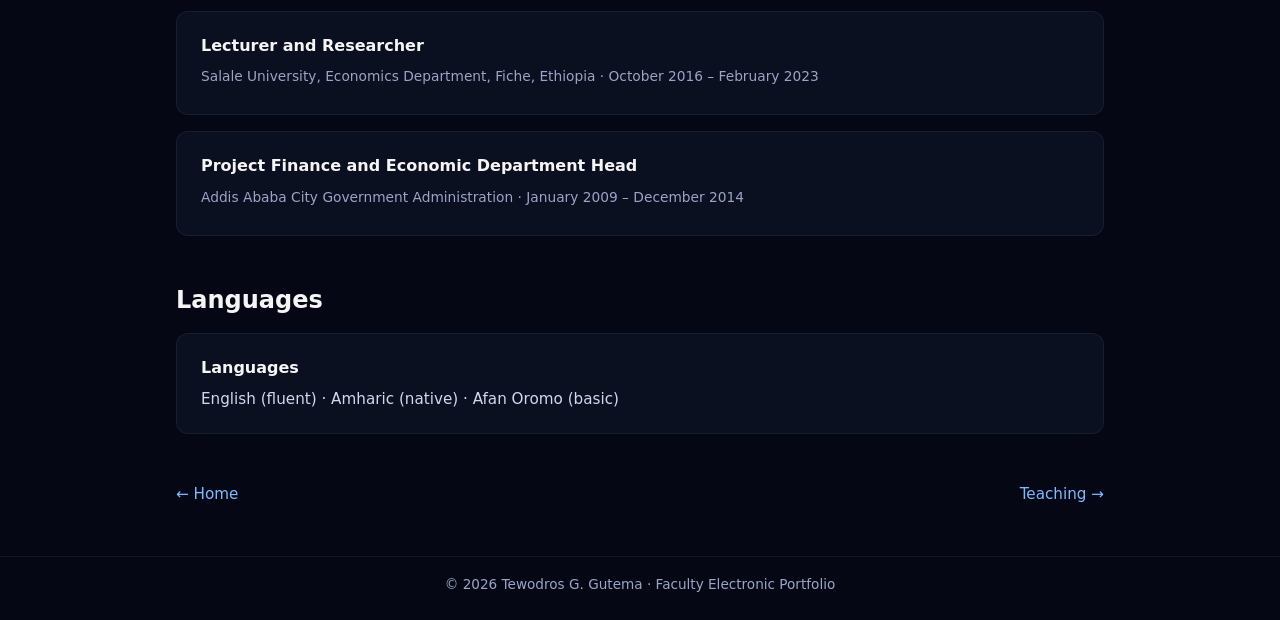
==== commit 85436f26: "Update background.html" ====
--- a/background.html
+++ b/background.html
@@ -91,7 +91,7 @@
         </div>
         <div class="card">
             <div class="card-title">Sasakawa Young Leaders Fellowship Award </div>
-            <div class="card-meta"> Recipient of SYLFF Award &middot; May&ndash; 2026/27</div>
+            <div class="card-meta"> Recipient of SYLFF Award &middot; 2026/27</div>
         </div>
         </section>
         <section class="page-section">
